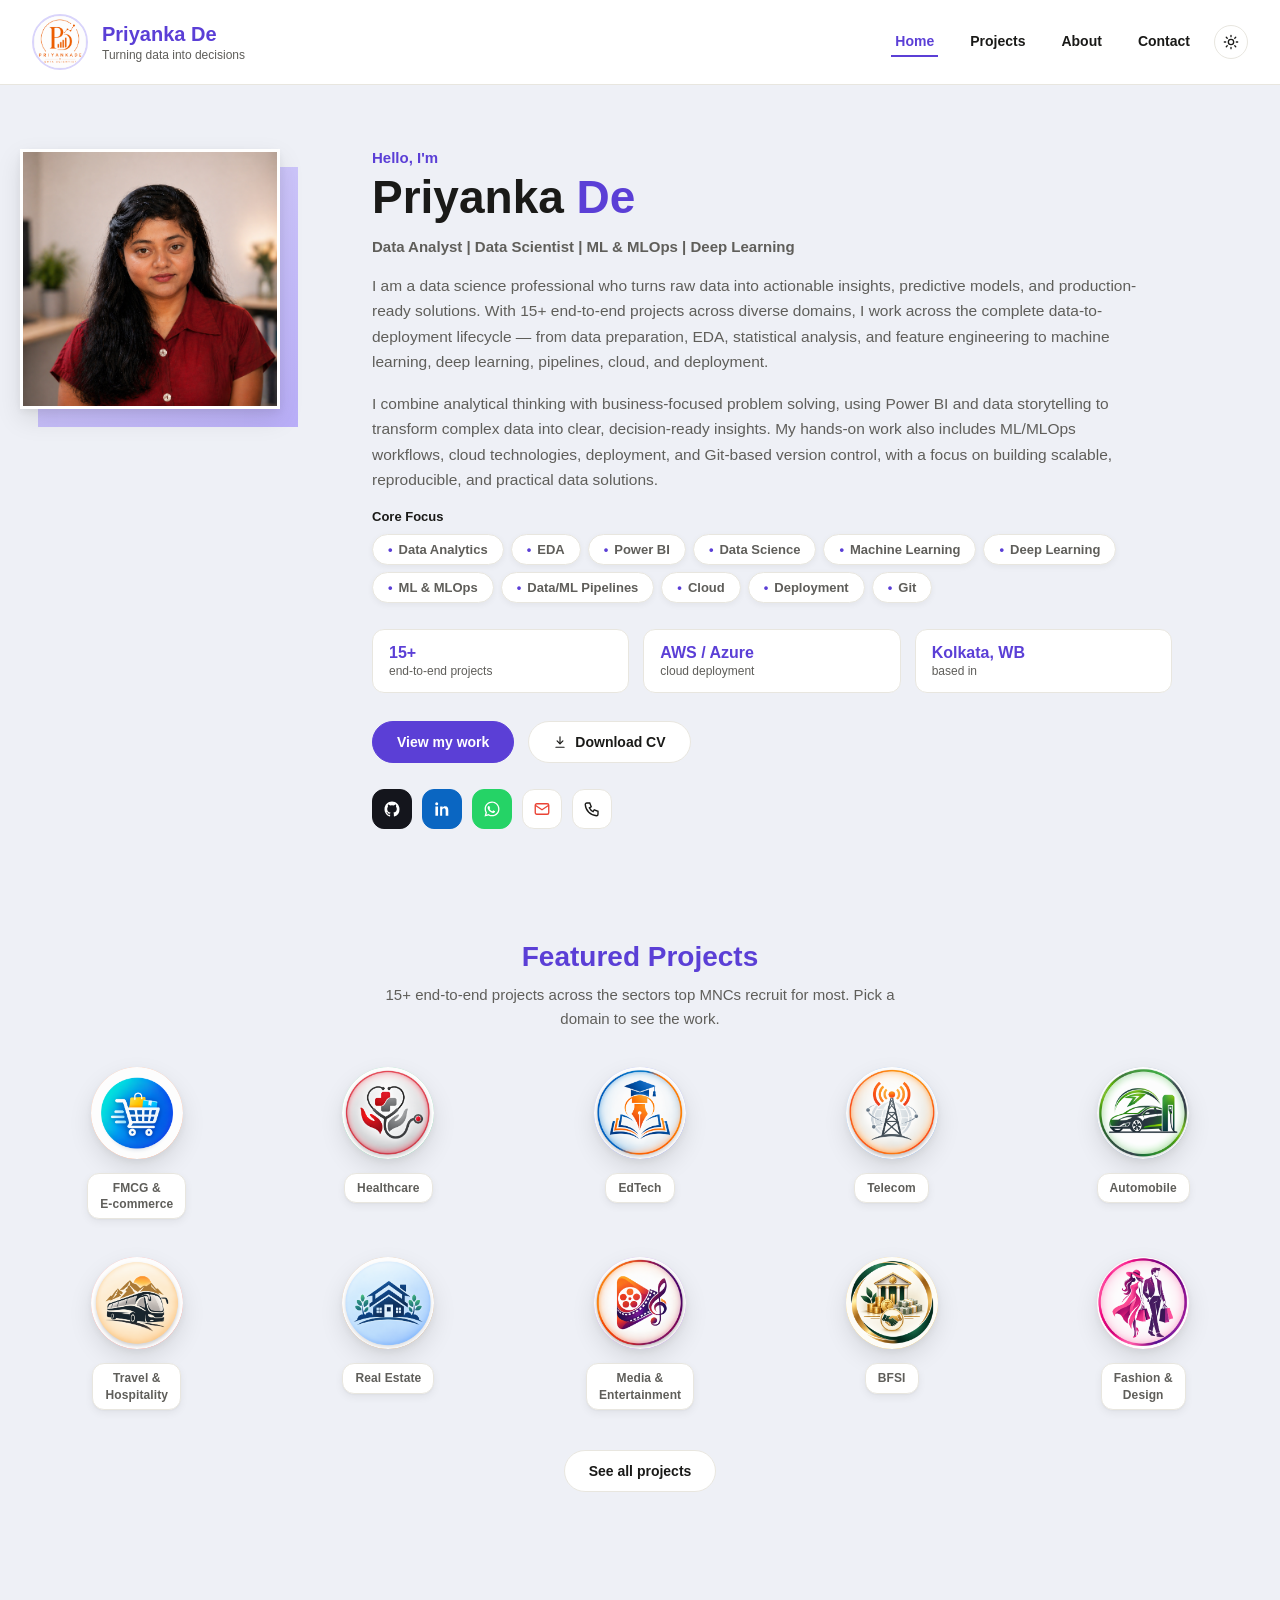
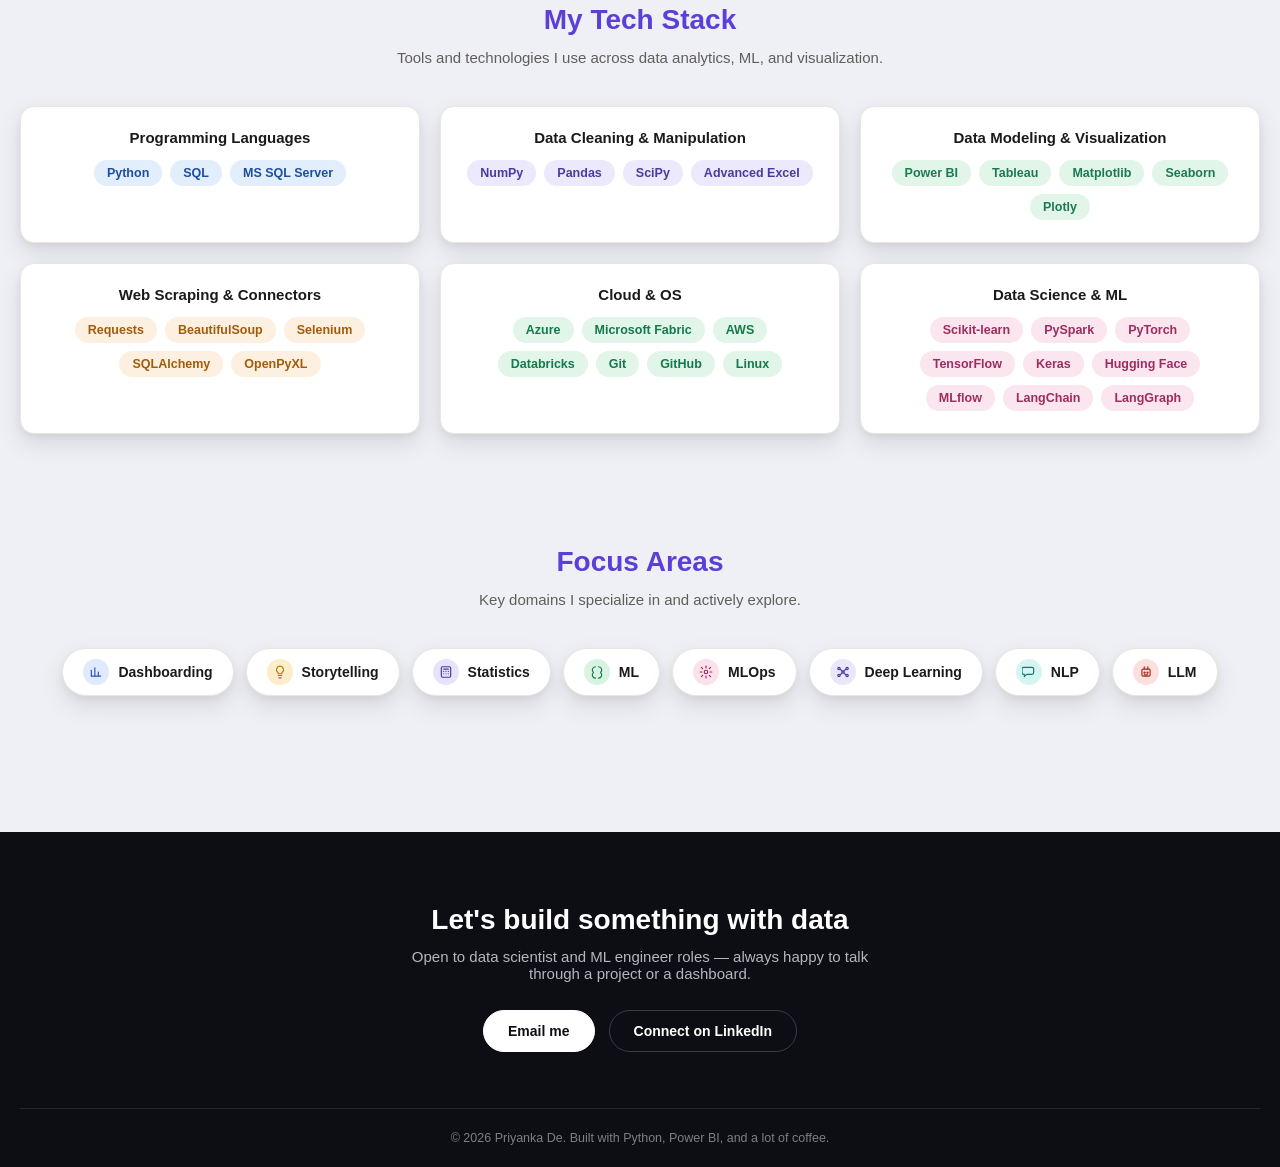
==== index.html @ 62087e07 "Update index.html" ====
<!DOCTYPE html>
<html lang="en">
<head>
<meta charset="UTF-8">
<meta name="viewport" content="width=device-width, initial-scale=1">
<title>Priyanka De | Data Scientist </title>
<link rel="icon" type="image/png" href="images/logo.png">
<style>
  :root {
    --page-bg: #eef0f6;
    --header-bg: #ffffff;
    --header-border: #e8e6df;
    --card-bg: #ffffff;
    --card-border: #e8e6df;
    --text-primary: #1a1a18;
    --text-secondary: #5f5e5a;
    --shadow-rest: 0 10px 24px rgba(0,0,0,0.10), 0 3px 8px rgba(0,0,0,0.06), inset 0 1px 0 rgba(255,255,255,0.6);
    --shadow-hover: 0 24px 44px rgba(0,0,0,0.18), 0 8px 16px rgba(0,0,0,0.10), inset 0 1px 0 rgba(255,255,255,0.6);
    --purple: #5b3fd6;
    --tag-bg: #f1efe8;
    --btn-bg: #ffffff;
    --fade-edge-solid: #eef0f6;
    --project-image-border: rgba(0,0,0,0.09);
    --project-image-inset: rgba(255,255,255,0.4);
    transition: background 0.2s ease, color 0.2s ease;
  }

  body.dark-mode {
    --page-bg: #14151c;
    --header-bg: #1b1c25;
    --header-border: #2b2d3a;
    --card-bg: #1f2029;
    --card-border: #30323f;
    --text-primary: #f0efec;
    --text-secondary: #a7a6b3;
    --shadow-rest: 0 10px 24px rgba(0,0,0,0.35), 0 3px 8px rgba(0,0,0,0.25), inset 0 1px 0 rgba(255,255,255,0.03);
    --shadow-hover: 0 24px 44px rgba(0,0,0,0.5), 0 8px 16px rgba(0,0,0,0.3), inset 0 1px 0 rgba(255,255,255,0.03);
    --purple: #9c8bff;
    --tag-bg: #2a2c38;
    --btn-bg: #262733;
    --fade-edge-solid: #14151c;
    --project-image-border: rgba(255,255,255,0.08);
    --project-image-inset: rgba(255,255,255,0.05);
  }

  * { box-sizing: border-box; }

  html { scroll-behavior: smooth; }

  body {
    font-family: -apple-system, "Segoe UI", Roboto, Arial, sans-serif;
    background: var(--page-bg);
    margin: 0;
    transition: background 0.2s ease;
  }

  /* ---------- Header (shared with projects page) ---------- */
  .site-header {
    background: var(--header-bg);
    border-bottom: 1px solid var(--header-border);
    padding: 14px 32px;
    display: flex;
    align-items: center;
    justify-content: space-between;
    gap: 16px;
    position: sticky;
    top: 0;
    z-index: 20;
    transition: background 0.2s ease, border-color 0.2s ease;
  }

  .header-right { display: flex; align-items: center; gap: 20px; }

  .theme-toggle {
    width: 34px; height: 34px; min-width: 34px;
    border-radius: 50%;
    border: 1px solid var(--header-border);
    background: var(--btn-bg);
    color: var(--text-primary);
    display: flex; align-items: center; justify-content: center;
    cursor: pointer; padding: 0;
    transition: background 0.2s ease, transform 0.15s ease, border-color 0.2s ease;
  }
  .theme-toggle:hover { transform: scale(1.08); }
  .theme-toggle svg { width: 16px; height: 16px; }
  .theme-toggle .icon-moon { display: none; }
  body.dark-mode .theme-toggle .icon-sun { display: none; }
  body.dark-mode .theme-toggle .icon-moon { display: block; }

  .nav-toggle {
    display: none;
    width: 34px; height: 34px; min-width: 34px;
    border-radius: 8px;
    border: 1px solid var(--header-border);
    background: var(--btn-bg);
    color: var(--text-primary);
    align-items: center; justify-content: center;
    cursor: pointer; padding: 0;
  }
  .nav-toggle svg { width: 18px; height: 18px; }
  .nav-toggle .icon-close { display: none; }
  .nav-toggle.open .icon-menu { display: none; }
  .nav-toggle.open .icon-close { display: block; }

  .site-header .brand-left { display: flex; align-items: center; gap: 14px; }

  .avatar-circle {
    width: 56px; height: 56px;
    border-radius: 50%;
    overflow: hidden;
    flex: none;
    background: #ece9fd;
    display: flex; align-items: center; justify-content: center;
    border: 2px solid #d9d4fb;
  }
  .avatar-circle img { width: 100%; height: 100%; object-fit: cover; }

  .site-header .brand-name { font-size: 20px; font-weight: 700; color: var(--purple); margin: 0; }
  .site-header .brand-title { font-size: 12px; color: var(--text-secondary); margin: 2px 0 0; }

  .site-header nav { display: flex; gap: 28px; }
  .site-header nav a {
    font-size: 14px; font-weight: 600; color: var(--text-primary);
    text-decoration: none; padding: 6px 4px;
    border-bottom: 2px solid transparent; cursor: pointer;
    transition: color 0.15s ease, border-color 0.15s ease;
  }
  .site-header nav a:hover { color: var(--purple); border-bottom-color: #d9d4fb; }
  .site-header nav a.active { color: var(--purple); border-bottom-color: var(--purple); }

  @media (max-width: 700px) {
    .site-header { padding: 12px 16px; }
    .site-header .brand-left { gap: 10px; }
    .avatar-circle { width: 44px; height: 44px; }
    .site-header .brand-name { font-size: 16px; }
    .site-header .brand-title { font-size: 10px; }
    .nav-toggle { display: flex; }
    .site-header nav {
      display: none; position: absolute; top: 100%; left: 0; right: 0;
      flex-direction: column; align-items: stretch; gap: 0;
      background: var(--header-bg); border-bottom: 1px solid var(--header-border);
      box-shadow: 0 14px 28px rgba(0,0,0,0.14);
      padding: 6px 16px 10px; z-index: 19;
    }
    .site-header nav.nav-open { display: flex; }
    .site-header nav a { font-size: 14px; padding: 12px 4px; border-bottom: 1px solid var(--header-border); }
    .site-header nav a:last-child { border-bottom: none; }
  }

  .page { max-width: 1300px; margin: 0 auto; padding: 0 20px 80px; position: relative; z-index: 2; }

  /* ---------- Hero ---------- */
  .hero-section {
    display: flex;
    align-items: flex-start;
    justify-content: flex-start;
    gap: 92px;
    padding: 64px 0 56px;
  }

  .hero-copy { max-width: 800px; }

  .hero-eyebrow {
    font-size: 15px;
    font-weight: 600;
    color: var(--purple);
    margin: 0 0 6px;
  }

  .hero-copy h1 {
    font-size: 46px;
    line-height: 1.12;
    font-weight: 700;
    color: var(--text-primary);
    margin: 0 0 14px;
  }

  .hero-copy h1 span { color: var(--purple); }

  .hero-role {
    font-size: 15px;
    font-weight: 600;
    color: var(--text-secondary);
    margin: 0 0 18px;
  }

  .hero-copy p.hero-desc {
    font-size: 15.5px;
    line-height: 1.65;
    color: var(--text-secondary);
    margin: 0 0 16px;
    max-width: 780px;
  }

  .core-focus { margin: 4px 0 26px; }
  .core-focus-label { font-size: 13px; font-weight: 700; color: var(--text-primary); margin: 0 0 10px; }
  .core-focus-tags { display: flex; flex-wrap: wrap; gap: 7px; }
  .core-focus-tags .tag {
    background: #ffffff; border: 1px solid var(--card-border); box-shadow: 0 2px 6px rgba(0,0,0,0.05);
    color: var(--text-secondary); border-radius: 999px; padding: 7px 15px; font-size: 13px; font-weight: 600;
  }
  .core-focus-tags .tag::before { content: "•"; margin-right: 6px; color: var(--purple); font-weight: 700; }

  .hero-stats {
    display: flex;
    gap: 14px;
    flex-wrap: wrap;
    margin: 0 0 28px;
  }
  .hero-stat {
    flex: 1 1 150px;
    background: var(--card-bg);
    border: 1px solid var(--card-border);
    border-radius: 12px;
    padding: 14px 16px;
    box-shadow: none;
  }
  .hero-stat .num { display: block; font-size: 16px; font-weight: 700; color: var(--purple); margin-bottom: 2px; }
  .hero-stat .label { display: block; font-size: 12px; color: var(--text-secondary); }

  .hero-actions { display: flex; gap: 14px; flex-wrap: wrap; margin-bottom: 26px; }

  .btn {
    font-size: 14px; font-weight: 600; padding: 12px 24px;
    border-radius: 999px; border: 1px solid var(--card-border);
    background: var(--btn-bg); cursor: pointer; text-decoration: none;
    color: var(--text-primary); display: inline-flex; align-items: center; gap: 8px;
    transition: background 0.2s ease, transform 0.2s ease, box-shadow 0.2s ease;
  }
  .btn:hover { transform: translateY(-1px); box-shadow: 0 4px 10px rgba(0,0,0,0.08); }

  .btn.primary { background: var(--purple); color: #ffffff; border-color: var(--purple); }
  .btn.primary:hover { filter: brightness(1.06); box-shadow: 0 8px 18px rgba(91,63,214,0.28); }

  .btn.ghost { background: var(--btn-bg); color: var(--text-primary); }

  .hero-socials { display: flex; gap: 10px; }
  .icon-btn {
    width: 40px; height: 40px; border-radius: 12px;
    border: 1px solid var(--card-border); background: var(--btn-bg);
    color: var(--text-primary); display: flex; align-items: center; justify-content: center;
    text-decoration: none; transition: background 0.2s ease, transform 0.15s ease, color 0.2s ease, box-shadow 0.2s ease;
  }
  .icon-btn:hover { transform: translateY(-2px); box-shadow: 0 6px 14px rgba(0,0,0,0.12); }
  .icon-btn svg { width: 18px; height: 18px; }
  .icon-btn.github    { background: #14151c; border-color: #14151c; color: #ffffff; }
  .icon-btn.linkedin  { background: #0a66c2; border-color: #0a66c2; color: #ffffff; }
  .icon-btn.whatsapp  { background: #25d366; border-color: #25d366; color: #ffffff; }
  .icon-btn.github:hover, .icon-btn.linkedin:hover, .icon-btn.whatsapp:hover { filter: brightness(1.08); }
  .icon-btn.email { background: #ffffff; border-color: var(--card-border); color: #ea4335; }
  .icon-btn.email:hover { border-color: #ea4335; filter: brightness(1.04); }
  .icon-btn.phone { color: var(--text-primary); }
  .icon-btn.phone:hover { color: var(--purple); border-color: var(--purple); }

  .hero-photo-wrap { flex: none; position: relative; width: 260px; height: 260px; }
  .hero-photo-accent {
    position: absolute; top: 18px; left: 18px; right: -18px; bottom: -18px;
    background: linear-gradient(145deg, #d9d4fb, #b9aef8);
    z-index: 0;
  }
  .hero-photo {
    position: relative; z-index: 1;
    width: 100%; height: 100%;
    border: 3px solid var(--card-bg);
    background: var(--card-bg);
    box-shadow: var(--shadow-rest);
    overflow: hidden;
  }
  .hero-photo img { width: 100%; height: 100%; object-fit: cover; display: block; }

  @media (max-width: 860px) {
    .hero-section { flex-direction: column; text-align: center; padding: 40px 0 36px; gap: 24px; }
    .hero-copy { max-width: 100%; }
    .hero-copy p.hero-desc { margin-left: auto; margin-right: auto; }
    .hero-actions, .hero-socials { justify-content: center; }
    .core-focus-tags, .hero-stats { justify-content: center; }
    .hero-copy h1 { font-size: 32px; }
    .hero-photo-wrap { width: 180px; height: 180px; margin: 0 auto 8px; }
    .hero-photo-accent { top: 12px; left: 12px; right: -12px; bottom: -12px; }
  }

  /* ---------- Section shell ---------- */
  .section { padding: 56px 0; scroll-margin-top: 90px; }
  .section-head { text-align: center; margin-bottom: 36px; }
  .section-head h2 {
    font-size: 28px; font-weight: 700; color: var(--purple); margin: 0 0 10px;
  }
  .section-head p {
    font-size: 15px; color: var(--text-secondary); margin: 0;
    max-width: 560px; margin-left: auto; margin-right: auto; line-height: 1.6;
  }

  /* ---------- Featured projects — round icon-badge domain buttons ---------- */
  .preview-grid {
    display: grid;
    grid-template-columns: repeat(5, 1fr);
    row-gap: 38px;
    column-gap: 18px;
    justify-items: center;
  }

  .domain-btn {
    display: flex;
    flex-direction: column;
    align-items: center;
    gap: 14px;
    text-decoration: none;
    width: 108px;
  }

  .domain-circle {
    width: 92px; height: 92px;
    border-radius: 50%;
    overflow: hidden;
    display: flex; align-items: center; justify-content: center;
    box-shadow: var(--shadow-rest);
    transition: transform 0.22s ease, box-shadow 0.22s ease;
  }
  .domain-circle svg { width: 40px; height: 40px; }
  .domain-circle img { width: 100%; height: 100%; object-fit: cover; object-position: center; display: block; }
  .domain-btn:hover .domain-circle { transform: translateY(-6px) scale(1.05); box-shadow: var(--shadow-hover); }

  /* Domain name shown as a small elegant tag/chip instead of raw bold text */
  .domain-label {
    display: inline-block;
    max-width: 100%;
    font-size: 12px;
    font-weight: 700;
    letter-spacing: 0.01em;
    color: var(--text-secondary);
    text-align: center;
    line-height: 1.35;
    background: var(--card-bg);
    border: 1px solid var(--card-border);
    border-radius: 12px;
    padding: 6px 12px;
    box-shadow: 0 3px 8px rgba(0,0,0,0.06), 0 1px 2px rgba(0,0,0,0.04);
    transition: color 0.2s ease, box-shadow 0.2s ease, transform 0.2s ease, border-color 0.2s ease;
  }
  .domain-btn:hover .domain-label {
    color: var(--purple);
    border-color: #d9d4fb;
    box-shadow: 0 6px 14px rgba(0,0,0,0.10);
    transform: translateY(-2px);
  }

  .see-all-wrap { text-align: center; margin-top: 40px; }

  /* Responsive: 5 -> 4 -> 3 -> 2 columns as the viewport narrows, so the
     10 domains always sit in tidy, evenly filled rows. */
  @media (max-width: 1100px) {
    .preview-grid { grid-template-columns: repeat(4, 1fr); }
  }

  @media (max-width: 860px) {
    .preview-grid { grid-template-columns: repeat(3, 1fr); row-gap: 30px; }
  }

  @media (max-width: 640px) {
    .section-head h2 { font-size: 22px; }
    .preview-grid { grid-template-columns: repeat(2, 1fr); row-gap: 26px; column-gap: 10px; }
    .domain-btn { width: 100%; max-width: 120px; }
    .domain-circle { width: 74px; height: 74px; }
    .domain-circle svg { width: 30px; height: 30px; }
    .domain-label { font-size: 11px; padding: 5px 10px; }
  }


  /* ---------- Focus areas — single-line row of pill buttons ---------- */
  .focus-row {
    display: flex;
    flex-wrap: wrap;
    justify-content: center;
    gap: 12px;
  }

  .focus-pill {
    display: inline-flex;
    align-items: center;
    gap: 9px;
    padding: 10px 20px;
    border-radius: 999px;
    background: var(--card-bg);
    border: 1px solid var(--card-border);
    box-shadow: var(--shadow-rest);
    font-size: 14px;
    font-weight: 600;
    color: var(--text-primary);
    white-space: nowrap;
    transition: transform 0.2s ease, box-shadow 0.2s ease;
  }
  .focus-pill:hover { transform: translateY(-3px); box-shadow: var(--shadow-hover); }

  .focus-pill .focus-icon {
    width: 26px; height: 26px; border-radius: 50%; flex: none;
    display: flex; align-items: center; justify-content: center;
  }
  .focus-pill .focus-icon svg { width: 14px; height: 14px; }

  @media (max-width: 700px) {
    .focus-row {
      flex-wrap: nowrap;
      overflow-x: auto;
      justify-content: flex-start;
      padding-bottom: 6px;
      -webkit-overflow-scrolling: touch;
    }
  }

  /* ---------- Tech stack ---------- */
  .stack-grid {
    display: grid;
    grid-template-columns: repeat(3, 1fr);
    gap: 20px;
  }

  .stack-card {
    background: var(--card-bg);
    border: 1px solid var(--card-border);
    border-radius: 14px;
    padding: 22px 24px;
    box-shadow: var(--shadow-rest);
  }

  .stack-card h3 { font-size: 15px; font-weight: 700; color: var(--text-primary); margin: 0 0 14px; text-align: center; }

  .stack-pills { display: flex; flex-wrap: wrap; justify-content: center; gap: 8px; }
  .stack-pill { font-size: 12.5px; font-weight: 600; padding: 6px 13px; border-radius: 999px; }

  .stack-pill.lang     { background: #e2eefc; color: #1d4fa0; }
  .stack-pill.clean    { background: #ece9fd; color: #4a3ba0; }
  .stack-pill.viz      { background: #e2f5e9; color: #1c7a4f; }
  .stack-pill.scrape   { background: #fdf0e0; color: #a15b0a; }
  .stack-pill.cloud    { background: #e2f5e9; color: #147a4a; }
  .stack-pill.ml       { background: #fbe6ef; color: #9c2d5e; }

  @media (max-width: 980px) { .stack-grid { grid-template-columns: repeat(2, 1fr); } }
  @media (max-width: 640px) { .stack-grid { grid-template-columns: 1fr; } }

  /* ---------- Closing CTA / footer — black & white combination ---------- */
  .cta-card {
    background: var(--card-bg);
    border: 1px solid var(--card-border);
    border-radius: 20px;
    padding: 44px 40px;
    box-shadow: var(--shadow-rest);
    text-align: center;
  }
  .cta-card h2 { font-size: 24px; font-weight: 700; color: var(--text-primary); margin: 0 0 10px; }
  .cta-card p { font-size: 14.5px; color: var(--text-secondary); margin: 0 0 24px; }
  .cta-actions { display: flex; gap: 14px; justify-content: center; flex-wrap: wrap; }

  .dark-footer {
    background: #0d0e13;
    color: #f4f4f6;
    padding: 72px 20px 0;
    position: relative; z-index: 2;
  }
  .dark-footer-inner { max-width: 1300px; margin: 0 auto; text-align: center; }
  .dark-footer h2 { font-size: 28px; font-weight: 700; color: #ffffff; margin: 0 0 12px; }
  .dark-footer p { font-size: 15px; color: #b5b6bf; margin: 0 0 28px; max-width: 460px; margin-left: auto; margin-right: auto; }

  .btn-dark-primary, .btn-dark-ghost {
    font-size: 14px; font-weight: 600; padding: 12px 24px;
    border-radius: 999px; text-decoration: none; display: inline-flex; align-items: center; gap: 8px;
    transition: transform 0.2s ease, background 0.2s ease;
  }
  .btn-dark-primary { background: #ffffff; color: #0d0e13; border: 1px solid #ffffff; }
  .btn-dark-primary:hover { background: var(--purple); border-color: var(--purple); color: #ffffff; transform: translateY(-1px); }
  .btn-dark-ghost { background: transparent; color: #ffffff; border: 1px solid #3a3c46; }
  .btn-dark-ghost:hover { border-color: #ffffff; transform: translateY(-1px); }

  .dark-footer-bottom {
    margin-top: 56px;
    padding: 22px 0;
    border-top: 1px solid #24262f;
    font-size: 12.5px;
    color: #7c7e8a;
  }

  .site-footer {
    text-align: center;
    padding: 28px 20px 40px;
    font-size: 13px;
    color: var(--text-secondary);
    position: relative; z-index: 2;
  }

  .sparkle-field { position: fixed; inset: 0; overflow: hidden; pointer-events: none; z-index: 0; }
  .sparkle {
    position: absolute; bottom: -12px; border-radius: 50%;
    background: var(--purple); opacity: 0;
    animation: sparkle-float linear infinite; will-change: transform, opacity;
  }
  @keyframes sparkle-float {
    0%   { transform: translateY(0) translateX(0) scale(0.6); opacity: 0; }
    8%   { opacity: 0.55; }
    50%  { transform: translateY(-55vh) translateX(var(--drift, 12px)) scale(1); opacity: 0.35; }
    92%  { opacity: 0.12; }
    100% { transform: translateY(-110vh) translateX(calc(var(--drift, 12px) * 2)) scale(0.8); opacity: 0; }
  }
  @media (prefers-reduced-motion: reduce) { .sparkle-field { display: none; } }
</style>
</head>
<body>

<div class="sparkle-field" id="sparkle-field" aria-hidden="true"></div>

<div class="site-header">
  <div class="brand-left">
    <div class="avatar-circle">
      <img src="images/logo.png" alt="Priyanka De">
    </div>
    <div>
      <p class="brand-name">Priyanka De</p>
      <p class="brand-title">Turning data into decisions</p>
    </div>
  </div>
  <div class="header-right">
    <nav id="site-nav">
      <a href="index.html" class="active">Home</a>
      <a href="1234.html">Projects</a>
      <a href="about.html">About</a>
      <a href="contacts.html">Contact</a>
    </nav>
    <button class="theme-toggle" id="theme-toggle" type="button" aria-label="Toggle dark mode" title="Toggle dark / light mode">
      <svg class="icon-sun" viewBox="0 0 24 24" fill="none" stroke="currentColor" stroke-width="2" stroke-linecap="round" stroke-linejoin="round"><circle cx="12" cy="12" r="4"></circle><path d="M12 2v2M12 20v2M4.93 4.93l1.41 1.41M17.66 17.66l1.41 1.41M2 12h2M20 12h2M4.93 19.07l1.41-1.41M17.66 6.34l1.41-1.41"></path></svg>
      <svg class="icon-moon" viewBox="0 0 24 24" fill="none" stroke="currentColor" stroke-width="2" stroke-linecap="round" stroke-linejoin="round"><path d="M21 12.79A9 9 0 1 1 11.21 3a7 7 0 0 0 9.79 9.79z"></path></svg>
    </button>
    <button class="nav-toggle" id="nav-toggle" type="button" aria-label="Open menu" aria-expanded="false">
      <svg class="icon-menu" viewBox="0 0 24 24" fill="none" stroke="currentColor" stroke-width="2" stroke-linecap="round" stroke-linejoin="round"><line x1="4" y1="7" x2="20" y2="7"></line><line x1="4" y1="12" x2="20" y2="12"></line><line x1="4" y1="17" x2="20" y2="17"></line></svg>
      <svg class="icon-close" viewBox="0 0 24 24" fill="none" stroke="currentColor" stroke-width="2" stroke-linecap="round" stroke-linejoin="round"><line x1="6" y1="6" x2="18" y2="18"></line><line x1="6" y1="18" x2="18" y2="6"></line></svg>
    </button>
  </div>
</div>

<div class="page">

  <!-- ---------- Hero ---------- -->
  <div class="hero-section">
    <div class="hero-photo-wrap">
      <div class="hero-photo-accent"></div>
      <div class="hero-photo">
        <img src="images/ChatGPT Image Apr 22, 2026, 02_42_22 PM.png" alt="Priyanka De">
        <!-- <svg width="100%" height="100%" viewBox="0 0 24 24" fill="#ece9fd"><circle cx="12" cy="8.5" r="4"></circle><path d="M4 21c0 -4.4 3.6 -7 8 -7s8 2.6 8 7z"></path></svg> -->
      </div>
    </div>

    <div class="hero-copy">
      <p class="hero-eyebrow">Hello, I'm</p>
      <h1>Priyanka <span>De</span></h1>
      <p class="hero-role">Data Analyst | Data Scientist | ML &amp; MLOps | Deep Learning</p>
      <p class="hero-desc">I am a data science professional who turns raw data into actionable insights, predictive models, and production-ready solutions. With 15+ end-to-end projects across diverse domains, I work across the complete data-to-deployment lifecycle — from data preparation, EDA, statistical analysis, and feature engineering to machine learning, deep learning, pipelines, cloud, and deployment.</p>
      <p class="hero-desc">I combine analytical thinking with business-focused problem solving, using Power BI and data storytelling to transform complex data into clear, decision-ready insights. My hands-on work also includes ML/MLOps workflows, cloud technologies, deployment, and Git-based version control, with a focus on building scalable, reproducible, and practical data solutions.</p>

      <div class="core-focus">
        <p class="core-focus-label">Core Focus</p>
        <div class="core-focus-tags">
          <span class="tag">Data Analytics</span>
          <span class="tag">EDA</span>
          <span class="tag">Power BI</span>
          <span class="tag">Data Science</span>
          <span class="tag">Machine Learning</span>
          <span class="tag">Deep Learning</span>
          <span class="tag">ML &amp; MLOps</span>
          <span class="tag">Data/ML Pipelines</span>
          <span class="tag">Cloud</span>
          <span class="tag">Deployment</span>
          <span class="tag">Git</span>
        </div>
      </div>

      <div class="hero-stats">
        <div class="hero-stat"><span class="num">15+</span><span class="label">end-to-end projects</span></div>
        <div class="hero-stat"><span class="num">AWS / Azure</span><span class="label">cloud deployment</span></div>
        <div class="hero-stat"><span class="num">Kolkata, WB</span><span class="label">based in</span></div>
      </div>
      <div class="hero-actions">
        <a href="#projects" class="btn primary">View my work</a>
        <a href="#" class="btn ghost">
          <svg width="14" height="14" viewBox="0 0 24 24" fill="none" stroke="currentColor" stroke-width="2" stroke-linecap="round" stroke-linejoin="round"><path d="M12 3v12"></path><path d="M7 10l5 5 5-5"></path><path d="M5 21h14"></path></svg>
          Download CV
        </a>
      </div>
      <div class="hero-socials">
        <a href="#" class="icon-btn github" aria-label="GitHub"><svg viewBox="0 0 24 24" fill="currentColor"><path d="M12 2C6.48 2 2 6.58 2 12.19c0 4.49 2.87 8.3 6.84 9.65.5.1.68-.22.68-.49 0-.24-.01-.87-.01-1.71-2.78.62-3.37-1.36-3.37-1.36-.45-1.19-1.11-1.51-1.11-1.51-.91-.64.07-.63.07-.63 1 .07 1.53 1.05 1.53 1.05.89 1.56 2.34 1.11 2.91.85.09-.66.35-1.11.63-1.37-2.22-.26-4.56-1.14-4.56-5.06 0-1.12.39-2.03 1.03-2.75-.1-.26-.45-1.31.1-2.72 0 0 .84-.28 2.75 1.05a9.4 9.4 0 0 1 5 0c1.91-1.33 2.75-1.05 2.75-1.05.55 1.41.2 2.46.1 2.72.64.72 1.03 1.63 1.03 2.75 0 3.93-2.34 4.79-4.57 5.05.36.32.68.94.68 1.9 0 1.37-.01 2.47-.01 2.81 0 .27.18.6.69.49A10.02 10.02 0 0 0 22 12.19C22 6.58 17.52 2 12 2z"></path></svg></a>
        <a href="#" class="icon-btn linkedin" aria-label="LinkedIn"><svg viewBox="0 0 24 24" fill="currentColor"><path d="M6.94 5a2 2 0 1 1-4 0 2 2 0 0 1 4 0zM3.2 8.5h3.5V21H3.2V8.5zM9.5 8.5h3.36v1.71h.05c.47-.88 1.6-1.8 3.3-1.8 3.53 0 4.18 2.32 4.18 5.35V21h-3.5v-6.5c0-1.55-.03-3.55-2.17-3.55-2.17 0-2.5 1.7-2.5 3.44V21H9.5V8.5z"></path></svg></a>
        <a href="https://wa.me/917063257272" target="_blank" rel="noopener" class="icon-btn whatsapp" aria-label="Chat on WhatsApp"><svg viewBox="0 0 24 24" fill="currentColor"><path d="M12.04 2C6.58 2 2.13 6.45 2.13 11.91c0 1.75.46 3.39 1.26 4.81L2 22l5.41-1.36a9.86 9.86 0 0 0 4.63 1.15h.01c5.46 0 9.91-4.45 9.91-9.91 0-2.65-1.03-5.14-2.9-7.01A9.85 9.85 0 0 0 12.04 2zm0 1.67c2.19 0 4.24.85 5.79 2.4a8.15 8.15 0 0 1 2.4 5.8c0 4.53-3.68 8.21-8.2 8.21a8.2 8.2 0 0 1-4.17-1.14l-.3-.17-3.02.76.8-2.94-.19-.31a8.17 8.17 0 0 1-1.26-4.37c0-4.53 3.69-8.24 8.15-8.24zm-4.42 4.4c-.16 0-.42.06-.64.31-.22.24-.85.83-.85 2.03 0 1.2.87 2.35.99 2.52.12.16 1.7 2.7 4.2 3.72 2.08.84 2.5.68 2.95.63.45-.04 1.45-.59 1.65-1.16.2-.57.2-1.06.14-1.16-.06-.1-.22-.16-.46-.28-.24-.13-1.45-.71-1.68-.8-.22-.08-.39-.12-.55.13-.16.24-.63.79-.78.96-.14.16-.28.18-.53.06-.24-.12-1.02-.38-1.95-1.2-.72-.64-1.21-1.44-1.35-1.68-.14-.24-.01-.37.11-.49.11-.12.24-.28.36-.42.12-.14.16-.24.24-.4.08-.16.04-.3-.02-.42-.06-.12-.55-1.36-.77-1.85-.19-.46-.4-.42-.55-.43z"></path></svg></a>
        <a href="mailto:dataexplorer.junior@gmail.com" class="icon-btn email" aria-label="Email"><svg viewBox="0 0 24 24" fill="none" stroke="currentColor" stroke-width="1.8"><rect x="3" y="5" width="18" height="14" rx="2"></rect><path d="M3 7l9 6l9 -6"></path></svg></a>
        <a href="tel:+917063257272" class="icon-btn phone" aria-label="Call"><svg viewBox="0 0 24 24" fill="none" stroke="currentColor" stroke-width="1.8"><path d="M5 4h4l2 5l-2.5 1.5a11 11 0 0 0 5 5l1.5 -2.5l5 2v4a2 2 0 0 1 -2 2a16 16 0 0 1 -15 -15a2 2 0 0 1 2 -2"></path></svg></a>
      </div>
    </div>
  </div>

  <!-- ---------- Featured projects ---------- -->
  <div class="section" id="projects">
    <div class="section-head">
      <h2>Featured Projects</h2>
      <p>15+ end-to-end projects across the sectors top MNCs recruit for most. Pick a domain to see the work.</p>
    </div>

    <div class="preview-grid">

      <!-- FMCG & E-commerce — bold cart silhouette -->
      <a href="projects.html?role=all&domain=fmcg" class="domain-btn">
        <div class="domain-circle" style="background:linear-gradient(135deg,#ff9d6c,#f2703c);">
          <!-- <!-- To use your own photo/logo, replace the <svg>...</svg> below with: -->
             <img src="images/ecom.png" alt="fmcg"> 
          <svg viewBox="0 0 24 24" fill="#fff"><path d="M2.5 3.2a1 1 0 0 1 1 -1h1.7a1 1 0 0 1 1 .8l.4 1.9h14.1a1 1 0 0 1 1 1.25l-1.7 6.6a1.6 1.6 0 0 1 -1.55 1.2H8.4a1.6 1.6 0 0 1 -1.55 -1.25L4.9 4.4l-.3 -1.4H3.5a1 1 0 0 1 -1 -1z"></path><circle cx="9" cy="19.3" r="1.6"></circle><circle cx="17" cy="19.3" r="1.6"></circle></svg>
        </div>
        <span class="domain-label">FMCG &amp;<br>E-commerce</span>
      </a>

      <!-- Healthcare — bold heart with cross -->
      <a href="projects.html?role=all&domain=healthcare" class="domain-btn">
        <div class="domain-circle" style="background:linear-gradient(135deg,#6fd4a0,#2fa871);">
          <!-- <!-- To use your own photo/logo, replace the <svg>...</svg> below with: -->
             <img src="images/health.png" alt="healthcare">
          <svg viewBox="0 0 24 24" fill-rule="evenodd" clip-rule="evenodd" fill="#fff"><path d="M12 21.2 L3.4 12.6a5.6 5.6 0 0 1 7.9 -7.9l.7 .7l.7 -.7a5.6 5.6 0 0 1 7.9 7.9z"></path><path d="M11 8h2v3h3v2h-3v3h-2v-3H8v-2h3z" fill="#2fa871"></path></svg>
        </div>
        <span class="domain-label">Healthcare</span>
      </a>

      <!-- EdTech — bold graduation cap -->
      <a href="projects.html?role=all&domain=edtech" class="domain-btn">
        <div class="domain-circle" style="background:linear-gradient(135deg,#8f9bff,#4a55d1);">
          <!-- <!-- To use your own photo/logo, replace the <svg>...</svg> below with: -->
             <img src="images/ed.png" alt="edtech"> 
          <svg viewBox="0 0 24 24" fill="#fff"><path d="M12 3.2 L23 8.6 L12 14 L1 8.6z"></path><path d="M5.5 10.6v4.6c0 1.7 3 3.4 6.5 3.4s6.5 -1.7 6.5 -3.4v-4.6l-6.5 3.2z"></path><rect x="21.3" y="8.6" width="1.4" height="6.4" rx="0.7"></rect></svg>
        </div>
        <span class="domain-label">EdTech</span>
      </a>

      <!-- Telecom — bold signal tower -->
      <a href="projects.html?role=all&domain=telecom" class="domain-btn">
        <div class="domain-circle" style="background:linear-gradient(135deg,#7fb8f5,#2f6fd1);">
          <!-- <!-- To use your own photo/logo, replace the <svg>...</svg> below with: -->
             <img src="images/tele.png" alt="telecom"> 
          <svg viewBox="0 0 24 24" fill="none" stroke="#fff" stroke-width="2.2" stroke-linecap="round" stroke-linejoin="round"><path d="M12 2.6v2.6"></path><path d="M7.8 6.4l1.8 2.2"></path><path d="M16.2 6.4l-1.8 2.2"></path><circle cx="12" cy="10" r="2.3" fill="#fff" stroke="none"></circle><path d="M4.5 21.4c0 -6.2 3.4 -10.4 7.5 -10.4s7.5 4.2 7.5 10.4"></path></svg>
        </div>
        <span class="domain-label">Telecom</span>
      </a>

      <!-- Automobile — bold car silhouette -->
      <a href="projects.html?role=all&domain=automobile" class="domain-btn">
        <div class="domain-circle" style="background:linear-gradient(135deg,#8fa7c7,#4c6a99);">
          <!-- <!-- To use your own photo/logo, replace the <svg>...</svg> below with: -->
             <img src="images/car.png" alt="automobile"> 
          <svg viewBox="0 0 24 24" fill="#fff"><path d="M4.2 17.2H2.5v-4.9c0 -.7 .4 -1.3 1 -1.6l1.7 -4.2a2 2 0 0 1 1.9 -1.3h9.8a2 2 0 0 1 1.9 1.3l1.7 4.2c.6 .3 1 .9 1 1.6v4.9h-1.7"></path><path d="M7.4 6.7L6 10.6h12l-1.4 -3.9z" fill="#4c6a99"></path><circle cx="7.2" cy="17.2" r="2.1"></circle><circle cx="16.8" cy="17.2" r="2.1"></circle><rect x="9" y="16.2" width="6" height="1.6"></rect></svg>
        </div>
        <span class="domain-label">Automobile</span>
      </a>

      <!-- Travel & Hospitality — bold tour bus -->
      <a href="projects.html?role=all&domain=travel" class="domain-btn">
        <div class="domain-circle" style="background:linear-gradient(135deg,#ff8a8a,#e2453f);">
          <!-- <!-- To use your own photo/logo, replace the <svg>...</svg> below with: -->
             <img src="images/tour.png" alt="travel"> 
          <svg viewBox="0 0 24 24" fill="#fff"><path d="M4 8.5a2 2 0 0 1 2 -2h12a2 2 0 0 1 2 2v7.5h-1.6v-7.5a.4 .4 0 0 0 -.4 -.4H6a.4 .4 0 0 0 -.4 .4v7.5H4z"></path><rect x="4" y="10.2" width="16" height="5.8" rx="1"></rect><rect x="6" y="7.2" width="4.2" height="2.6" rx="0.5" fill="#e2453f"></rect><rect x="11" y="7.2" width="4.2" height="2.6" rx="0.5" fill="#e2453f"></rect><circle cx="7.6" cy="17.4" r="1.8"></circle><circle cx="16.4" cy="17.4" r="1.8"></circle></svg>
        </div>
        <span class="domain-label">Travel &amp;<br>Hospitality</span>
      </a>

      <!-- Real Estate — bold house silhouette -->
      <a href="projects.html?role=all&domain=real-estate" class="domain-btn">
        <div class="domain-circle" style="background:linear-gradient(135deg,#d4a373,#a9713b);">
          <!-- <!-- To use your own photo/logo, replace the <svg>...</svg> below with: -->
             <img src="images/real.png" alt="realestate">
          <svg viewBox="0 0 24 24" fill="#fff"><path d="M12 2.8 L21.5 11h-2.2v9.2h-4.6v-6.4H9.3v6.4H4.7V11H2.5z"></path><rect x="15.4" y="4.4" width="1.8" height="3.4" fill="#fff"></rect><rect x="10.6" y="13.4" width="2.8" height="2.8" fill="#a9713b"></rect></svg>
        </div>
        <span class="domain-label">Real Estate</span>
      </a>

      <!-- Media & Entertainment — bold play/clapper -->
      <a href="projects.html?role=all&domain=media" class="domain-btn">
        <div class="domain-circle" style="background:linear-gradient(135deg,#b984ee,#8a3fd1);">
          <!-- <!-- To use your own photo/logo, replace the <svg>...</svg> below with: -->
             <img src="images/media.png" alt="media">
          <svg viewBox="0 0 24 24" fill="#fff"><path d="M3 9.4l1 -3.4h2.6l-1 3.4z"></path><path d="M7.4 9.4l1 -3.4h2.6l-1 3.4z"></path><path d="M11.8 9.4l1 -3.4h2.6l-1 3.4z"></path><path d="M16.2 9.4l1 -3.4H21l-1 3.4z"></path><rect x="3" y="9.4" width="18" height="9.8" rx="1"></rect><path d="M10 12.4l5 2.4l-5 2.4z" fill="#8a3fd1"></path></svg>
        </div>
        <span class="domain-label">Media &amp;<br>Entertainment</span>
      </a>

      <!-- BFSI — bold bank silhouette -->
      <a href="projects.html?role=all&domain=bfsi" class="domain-btn">
        <div class="domain-circle" style="background:linear-gradient(135deg,#f3c04c,#d99b12);">
          <!-- <!-- To use your own photo/logo, replace the <svg>...</svg> below with: -->
             <img src="images/bfsi.png" alt="bfsi">
          <svg viewBox="0 0 24 24" fill="#fff"><path d="M12 2.5 L22 8h-20z"></path><rect x="2" y="19.5" width="20" height="2"></rect><rect x="4.5" y="10" width="2.4" height="8"></rect><rect x="10.8" y="10" width="2.4" height="8"></rect><rect x="17.1" y="10" width="2.4" height="8"></rect></svg>
        </div>
        <span class="domain-label">BFSI</span>
      </a>

      <!-- Fashion & Design — bold hanger/gown silhouette -->
      <a href="projects.html?role=all&domain=fashion" class="domain-btn">
        <div class="domain-circle" style="background:linear-gradient(135deg,#f5a3c7,#d6488f);">
          <!-- <!-- To use your own photo/logo, replace the <svg>...</svg> below with: -->
             <img src="images/fashion.png" alt="fashion">
          <svg viewBox="0 0 24 24" fill="#fff"><path d="M12 2a1.8 1.8 0 0 1 1.8 1.8h-3.6A1.8 1.8 0 0 1 12 2z"></path><path d="M12 4.6c-.6 1 -1.7 1.6 -3 1.6c-2.5 0 -6.2 1.7 -7.7 5.2a1 1 0 0 0 .5 1.3l3 1.3v6.8a1 1 0 0 0 1 1h12.4a1 1 0 0 0 1 -1v-6.8l3 -1.3a1 1 0 0 0 .5 -1.3c-1.5 -3.5 -5.2 -5.2 -7.7 -5.2c-1.3 0 -2.4 -.6 -3 -1.6z"></path></svg>
        </div>
        <span class="domain-label">Fashion &amp;<br>Design</span>
      </a>

    </div>

    <div class="see-all-wrap">
      <a href="projects.html" class="btn ghost">See all projects</a>
    </div>
  </div>

  <!-- ---------- Tech stack ---------- -->
  <div class="section" id="stack">
    <div class="section-head">
      <h2>My Tech Stack</h2>
      <p>Tools and technologies I use across data analytics, ML, and visualization.</p>
    </div>

    <div class="stack-grid">
      <div class="stack-card">
        <h3>Programming Languages</h3>
        <div class="stack-pills">
          <span class="stack-pill lang">Python</span>
          <span class="stack-pill lang">SQL</span>
          <span class="stack-pill lang">MS SQL Server</span>
        </div>
      </div>
      <div class="stack-card">
        <h3>Data Cleaning &amp; Manipulation</h3>
        <div class="stack-pills">
          <span class="stack-pill clean">NumPy</span>
          <span class="stack-pill clean">Pandas</span>
          <span class="stack-pill clean">SciPy</span>
          <span class="stack-pill clean">Advanced Excel</span>
        </div>
      </div>
      <div class="stack-card">
        <h3>Data Modeling &amp; Visualization</h3>
        <div class="stack-pills">
          <span class="stack-pill viz">Power BI</span>
          <span class="stack-pill viz">Tableau</span>
          <span class="stack-pill viz">Matplotlib</span>
          <span class="stack-pill viz">Seaborn</span>
          <span class="stack-pill viz">Plotly</span>
        </div>
      </div>
      <div class="stack-card">
        <h3>Web Scraping &amp; Connectors</h3>
        <div class="stack-pills">
          <span class="stack-pill scrape">Requests</span>
          <span class="stack-pill scrape">BeautifulSoup</span>
          <span class="stack-pill scrape">Selenium</span>
          <span class="stack-pill scrape">SQLAlchemy</span>
          <span class="stack-pill scrape">OpenPyXL</span>
        </div>
      </div>
      <div class="stack-card">
        <h3>Cloud &amp; OS</h3>
        <div class="stack-pills">
          <span class="stack-pill cloud">Azure</span>
          <span class="stack-pill cloud">Microsoft Fabric</span>
          <span class="stack-pill cloud">AWS</span>
          <span class="stack-pill cloud">Databricks</span>
          <span class="stack-pill cloud">Git</span>
          <span class="stack-pill cloud">GitHub</span>
          <span class="stack-pill cloud">Linux</span>
        </div>
      </div>
      <div class="stack-card">
        <h3>Data Science &amp; ML</h3>
        <div class="stack-pills">
          <span class="stack-pill ml">Scikit-learn</span>
          <span class="stack-pill ml">PySpark</span>
          <span class="stack-pill ml">PyTorch</span>
          <span class="stack-pill ml">TensorFlow</span>
          <span class="stack-pill ml">Keras</span>
          <span class="stack-pill ml">Hugging Face</span>
          <span class="stack-pill ml">MLflow</span>
          <span class="stack-pill ml">LangChain</span>
          <span class="stack-pill ml">LangGraph</span>
        </div>
      </div>
    </div>
  </div>

  <!-- ---------- Focus areas — single-line row of pill buttons ---------- -->
  <div class="section" id="focus">
    <div class="section-head">
      <h2>Focus Areas</h2>
      <p>Key domains I specialize in and actively explore.</p>
    </div>

    <div class="focus-row">
      <span class="focus-pill">
        <span class="focus-icon" style="background:#dfeafc;"><svg viewBox="0 0 24 24" fill="none" stroke="#2952c9" stroke-width="2" stroke-linecap="round" stroke-linejoin="round"><path d="M4 19V9"></path><path d="M10 19V5"></path><path d="M16 19v-7"></path><path d="M4 19h16"></path></svg></span>
        Dashboarding
      </span>
      <span class="focus-pill">
        <span class="focus-icon" style="background:#fdedc8;"><svg viewBox="0 0 24 24" fill="none" stroke="#b4790a" stroke-width="2" stroke-linecap="round" stroke-linejoin="round"><path d="M9 18h6"></path><path d="M10 22h4"></path><path d="M12 2a6 6 0 0 0 -4 10.5c.6 .5 1 1.3 1 2.1v.4h6v-.4c0 -.8 .4 -1.6 1 -2.1a6 6 0 0 0 -4 -10.5z"></path></svg></span>
        Storytelling
      </span>
      <span class="focus-pill">
        <span class="focus-icon" style="background:#e6e4fb;"><svg viewBox="0 0 24 24" fill="none" stroke="#4a3ba0" stroke-width="2" stroke-linecap="round" stroke-linejoin="round"><rect x="4" y="3" width="16" height="18" rx="2"></rect><path d="M8 7h8"></path><path d="M8 11h.01"></path><path d="M12 11h.01"></path><path d="M16 11h.01"></path><path d="M8 15h.01"></path><path d="M12 15h.01"></path><path d="M16 15h.01"></path></svg></span>
        Statistics
      </span>
      <span class="focus-pill">
        <span class="focus-icon" style="background:#d9f3e3;"><svg viewBox="0 0 24 24" fill="none" stroke="#1c7a4f" stroke-width="2" stroke-linecap="round" stroke-linejoin="round"><path d="M9.5 3a5.5 5.5 0 0 0 -3.5 9.8a5.5 5.5 0 0 0 3.5 9.8"></path><path d="M14.5 3a5.5 5.5 0 0 1 3.5 9.8a5.5 5.5 0 0 1 -3.5 9.8"></path></svg></span>
        ML
      </span>
      <span class="focus-pill">
        <span class="focus-icon" style="background:#fbe1ea;"><svg viewBox="0 0 24 24" fill="none" stroke="#9c2d5e" stroke-width="2" stroke-linecap="round" stroke-linejoin="round"><circle cx="12" cy="12" r="3"></circle><path d="M12 2v3"></path><path d="M12 19v3"></path><path d="M4.2 4.2l2.1 2.1"></path><path d="M17.7 17.7l2.1 2.1"></path><path d="M2 12h3"></path><path d="M19 12h3"></path><path d="M4.2 19.8l2.1-2.1"></path><path d="M17.7 6.3l2.1-2.1"></path></svg></span>
        MLOps
      </span>
      <span class="focus-pill">
        <span class="focus-icon" style="background:#eae7fb;"><svg viewBox="0 0 24 24" fill="none" stroke="#4a3ba0" stroke-width="2" stroke-linecap="round" stroke-linejoin="round"><circle cx="5" cy="6" r="2"></circle><circle cx="5" cy="18" r="2"></circle><circle cx="12" cy="12" r="2"></circle><circle cx="19" cy="6" r="2"></circle><circle cx="19" cy="18" r="2"></circle><path d="M7 7l3.5 3.5"></path><path d="M7 17l3.5 -3.5"></path><path d="M13.5 10.5l3.5 -3.5"></path><path d="M13.5 13.5l3.5 3.5"></path></svg></span>
        Deep Learning
      </span>
      <span class="focus-pill">
        <span class="focus-icon" style="background:#d4f5f2;"><svg viewBox="0 0 24 24" fill="none" stroke="#0e7c74" stroke-width="2" stroke-linecap="round" stroke-linejoin="round"><path d="M4 4h13a3 3 0 0 1 3 3v6a3 3 0 0 1 -3 3h-9l-4 4v-4h-1a3 3 0 0 1 -3 -3v-6a3 3 0 0 1 3 -3"></path></svg></span>
        NLP
      </span>
      <span class="focus-pill">
        <span class="focus-icon" style="background:#fbe0de;"><svg viewBox="0 0 24 24" fill="none" stroke="#a12b21" stroke-width="2" stroke-linecap="round" stroke-linejoin="round"><rect x="5" y="7" width="14" height="12" rx="2"></rect><path d="M9 3v4"></path><path d="M15 3v4"></path><circle cx="9.5" cy="13" r="1"></circle><circle cx="14.5" cy="13" r="1"></circle><path d="M9 17h6"></path></svg></span>
        LLM
      </span>
    </div>
  </div>

  <!-- ---------- Closing CTA ---------- -->
  </div>

  <footer class="dark-footer" id="contact">
    <div class="dark-footer-inner">
      <h2>Let's build something with data</h2>
      <p>Open to data scientist and ML engineer roles — always happy to talk through a project or a dashboard.</p>
      <div class="cta-actions">
        <a href="mailto:dataexplorer.junior@gmail.com" class="btn-dark-primary">Email me</a>
        <a href="#" class="btn-dark-ghost">Connect on LinkedIn</a>
      </div>
      <div class="dark-footer-bottom">
        <span>&copy; 2026 Priyanka De. Built with Python, Power BI, and a lot of coffee.</span>
      </div>
    </div>
  </footer>

<script>
  (function () {
    var field = document.getElementById('sparkle-field');
    if (!field || (window.matchMedia && window.matchMedia('(prefers-reduced-motion: reduce)').matches)) return;

    var count = window.innerWidth < 700 ? 14 : 24;
    for (var i = 0; i < count; i++) {
      var s = document.createElement('span');
      s.className = 'sparkle';
      var size = (Math.random() * 2.5 + 1.5).toFixed(1);
      s.style.width = size + 'px';
      s.style.height = size + 'px';
      s.style.left = (Math.random() * 100).toFixed(1) + 'vw';
      s.style.setProperty('--drift', (Math.random() * 40 - 20).toFixed(0) + 'px');
      var duration = (Math.random() * 18 + 16).toFixed(1);
      s.style.animationDuration = duration + 's';
      s.style.animationDelay = (Math.random() * -duration).toFixed(1) + 's';
      field.appendChild(s);
    }
  })();

  (function () {
    var navToggle = document.getElementById('nav-toggle');
    var siteNav = document.getElementById('site-nav');
    if (!navToggle || !siteNav) return;

    function closeNav() {
      siteNav.classList.remove('nav-open');
      navToggle.classList.remove('open');
      navToggle.setAttribute('aria-expanded', 'false');
    }

    navToggle.addEventListener('click', function () {
      var isOpen = siteNav.classList.toggle('nav-open');
      navToggle.classList.toggle('open', isOpen);
      navToggle.setAttribute('aria-expanded', isOpen ? 'true' : 'false');
    });

    siteNav.querySelectorAll('a').forEach(function (link) {
      link.addEventListener('click', closeNav);
    });

    window.addEventListener('resize', function () {
      if (window.innerWidth > 700) closeNav();
    });
  })();

  (function () {
    var toggle = document.getElementById('theme-toggle');
    var stored = null;
    try { stored = localStorage.getItem('portfolio-theme'); } catch (e) {}
    var prefersDark = window.matchMedia && window.matchMedia('(prefers-color-scheme: dark)').matches;
    if (stored === 'dark' || (!stored && prefersDark)) {
      document.body.classList.add('dark-mode');
    }
    toggle.addEventListener('click', function () {
      document.body.classList.toggle('dark-mode');
      var isDark = document.body.classList.contains('dark-mode');
      try { localStorage.setItem('portfolio-theme', isDark ? 'dark' : 'light'); } catch (e) {}
    });
  })();
</script>

</body>
</html>
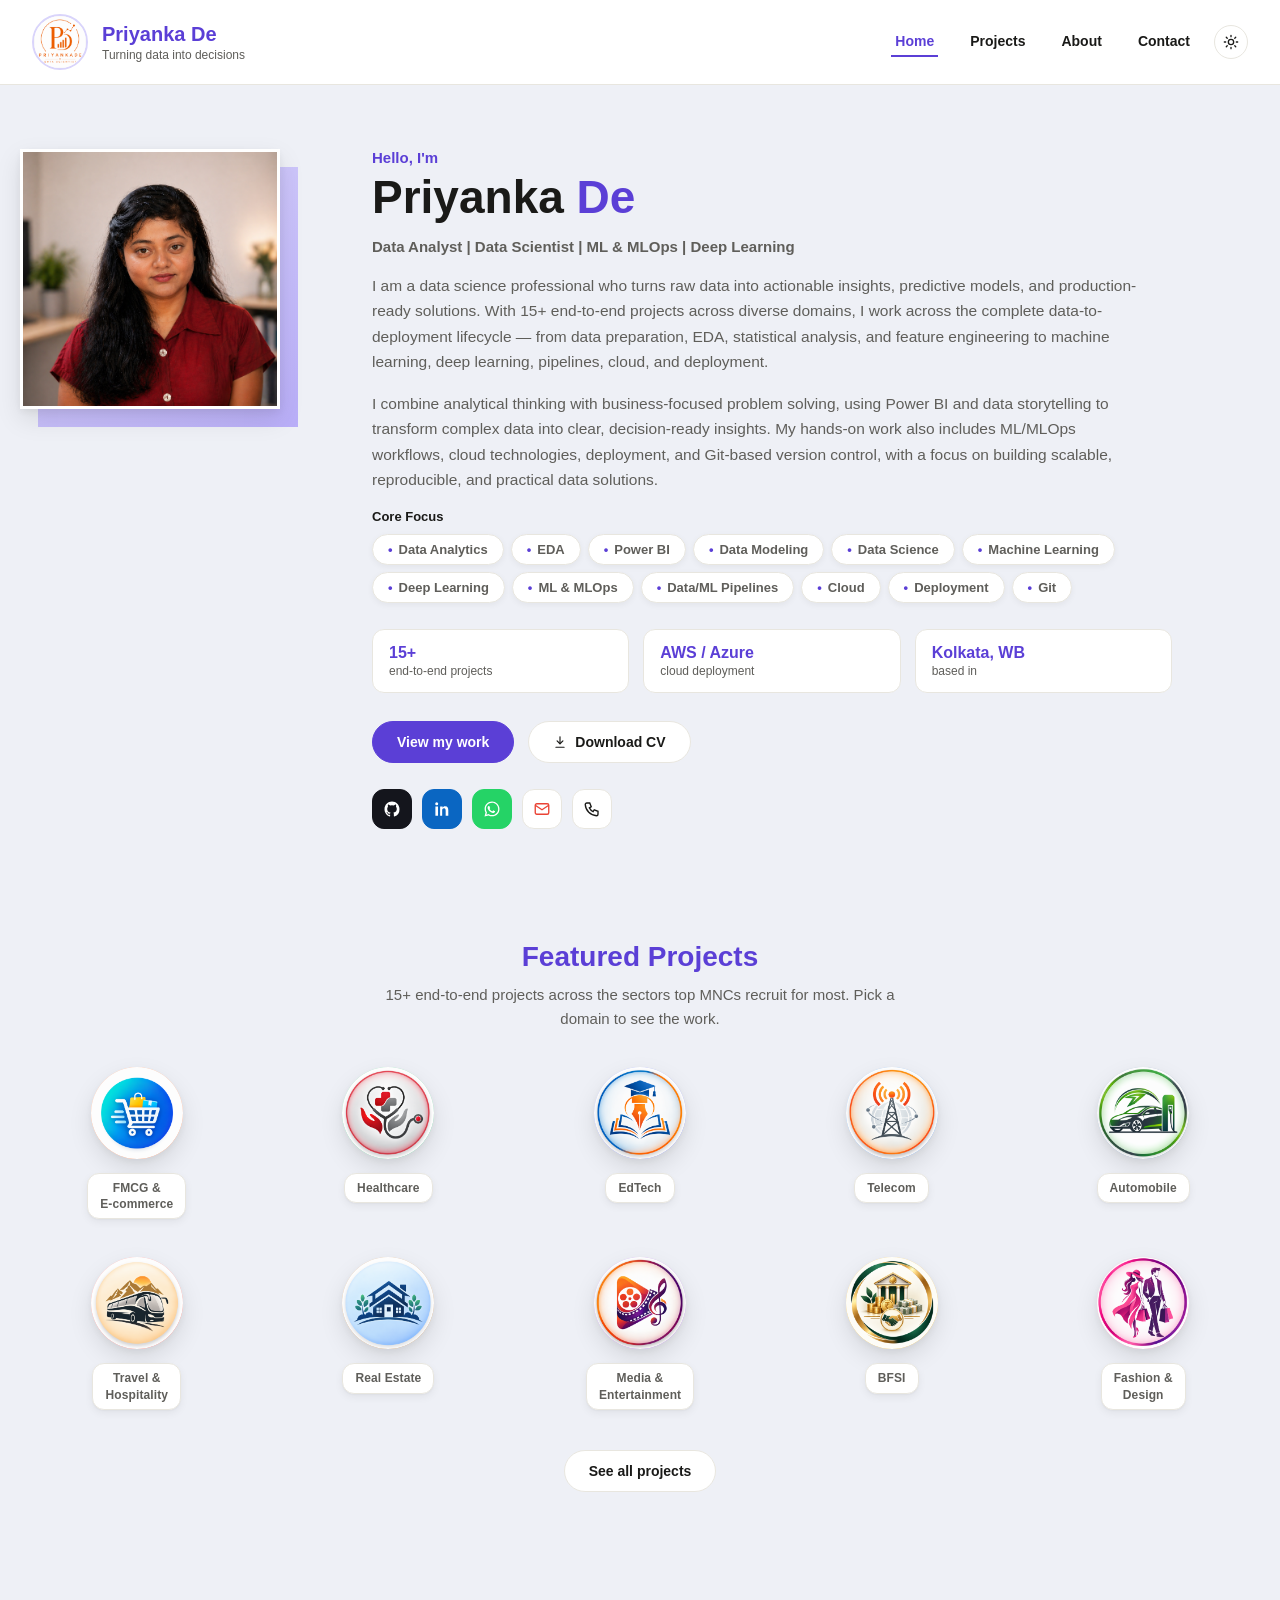
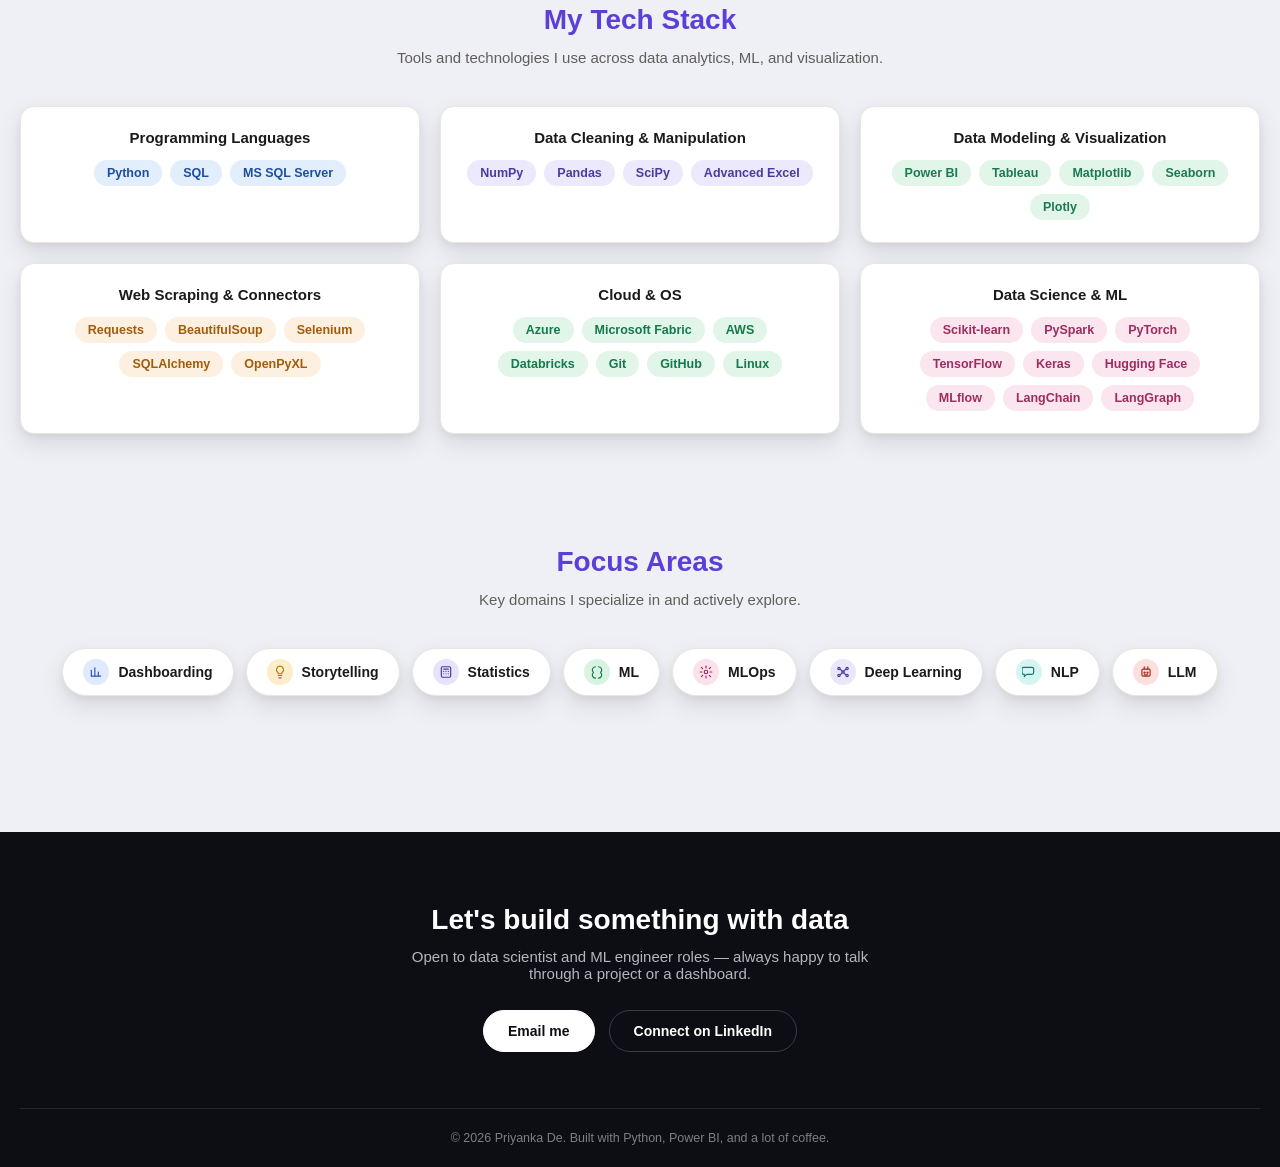
==== commit ae365580: "Update index.html" ====
--- a/index.html
+++ b/index.html
@@ -559,6 +559,7 @@
           <span class="tag">Data Analytics</span>
           <span class="tag">EDA</span>
           <span class="tag">Power BI</span>
+          <span class="tag">Data Modeling</span>
           <span class="tag">Data Science</span>
           <span class="tag">Machine Learning</span>
           <span class="tag">Deep Learning</span>
@@ -602,7 +603,7 @@
     <div class="preview-grid">
 
       <!-- FMCG & E-commerce — bold cart silhouette -->
-      <a href="projects.html?role=all&domain=fmcg" class="domain-btn">
+      <a href="1234.html?role=all&domain=fmcg" class="domain-btn">
         <div class="domain-circle" style="background:linear-gradient(135deg,#ff9d6c,#f2703c);">
           <!-- <!-- To use your own photo/logo, replace the <svg>...</svg> below with: -->
              <img src="images/ecom.png" alt="fmcg"> 
@@ -612,7 +613,7 @@
       </a>
 
       <!-- Healthcare — bold heart with cross -->
-      <a href="projects.html?role=all&domain=healthcare" class="domain-btn">
+      <a href="1234.html?role=all&domain=healthcare" class="domain-btn">
         <div class="domain-circle" style="background:linear-gradient(135deg,#6fd4a0,#2fa871);">
           <!-- <!-- To use your own photo/logo, replace the <svg>...</svg> below with: -->
              <img src="images/health.png" alt="healthcare">
@@ -622,7 +623,7 @@
       </a>
 
       <!-- EdTech — bold graduation cap -->
-      <a href="projects.html?role=all&domain=edtech" class="domain-btn">
+      <a href="1234.html?role=all&domain=edtech" class="domain-btn">
         <div class="domain-circle" style="background:linear-gradient(135deg,#8f9bff,#4a55d1);">
           <!-- <!-- To use your own photo/logo, replace the <svg>...</svg> below with: -->
              <img src="images/ed.png" alt="edtech"> 
@@ -632,7 +633,7 @@
       </a>
 
       <!-- Telecom — bold signal tower -->
-      <a href="projects.html?role=all&domain=telecom" class="domain-btn">
+      <a href="1234.html?role=all&domain=telecom" class="domain-btn">
         <div class="domain-circle" style="background:linear-gradient(135deg,#7fb8f5,#2f6fd1);">
           <!-- <!-- To use your own photo/logo, replace the <svg>...</svg> below with: -->
              <img src="images/tele.png" alt="telecom"> 
@@ -642,7 +643,7 @@
       </a>
 
       <!-- Automobile — bold car silhouette -->
-      <a href="projects.html?role=all&domain=automobile" class="domain-btn">
+      <a href="1234.html?role=all&domain=automobile" class="domain-btn">
         <div class="domain-circle" style="background:linear-gradient(135deg,#8fa7c7,#4c6a99);">
           <!-- <!-- To use your own photo/logo, replace the <svg>...</svg> below with: -->
              <img src="images/car.png" alt="automobile"> 
@@ -652,7 +653,7 @@
       </a>
 
       <!-- Travel & Hospitality — bold tour bus -->
-      <a href="projects.html?role=all&domain=travel" class="domain-btn">
+      <a href="1234.html?role=all&domain=travel" class="domain-btn">
         <div class="domain-circle" style="background:linear-gradient(135deg,#ff8a8a,#e2453f);">
           <!-- <!-- To use your own photo/logo, replace the <svg>...</svg> below with: -->
              <img src="images/tour.png" alt="travel"> 
@@ -662,7 +663,7 @@
       </a>
 
       <!-- Real Estate — bold house silhouette -->
-      <a href="projects.html?role=all&domain=real-estate" class="domain-btn">
+      <a href="1234.html?role=all&domain=real-estate" class="domain-btn">
         <div class="domain-circle" style="background:linear-gradient(135deg,#d4a373,#a9713b);">
           <!-- <!-- To use your own photo/logo, replace the <svg>...</svg> below with: -->
              <img src="images/real.png" alt="realestate">
@@ -672,7 +673,7 @@
       </a>
 
       <!-- Media & Entertainment — bold play/clapper -->
-      <a href="projects.html?role=all&domain=media" class="domain-btn">
+      <a href="1234.html?role=all&domain=media" class="domain-btn">
         <div class="domain-circle" style="background:linear-gradient(135deg,#b984ee,#8a3fd1);">
           <!-- <!-- To use your own photo/logo, replace the <svg>...</svg> below with: -->
              <img src="images/media.png" alt="media">
@@ -682,7 +683,7 @@
       </a>
 
       <!-- BFSI — bold bank silhouette -->
-      <a href="projects.html?role=all&domain=bfsi" class="domain-btn">
+      <a href="1234.html?role=all&domain=bfsi" class="domain-btn">
         <div class="domain-circle" style="background:linear-gradient(135deg,#f3c04c,#d99b12);">
           <!-- <!-- To use your own photo/logo, replace the <svg>...</svg> below with: -->
              <img src="images/bfsi.png" alt="bfsi">
@@ -692,7 +693,7 @@
       </a>
 
       <!-- Fashion & Design — bold hanger/gown silhouette -->
-      <a href="projects.html?role=all&domain=fashion" class="domain-btn">
+      <a href="1234.html?role=all&domain=fashion" class="domain-btn">
         <div class="domain-circle" style="background:linear-gradient(135deg,#f5a3c7,#d6488f);">
           <!-- <!-- To use your own photo/logo, replace the <svg>...</svg> below with: -->
              <img src="images/fashion.png" alt="fashion">
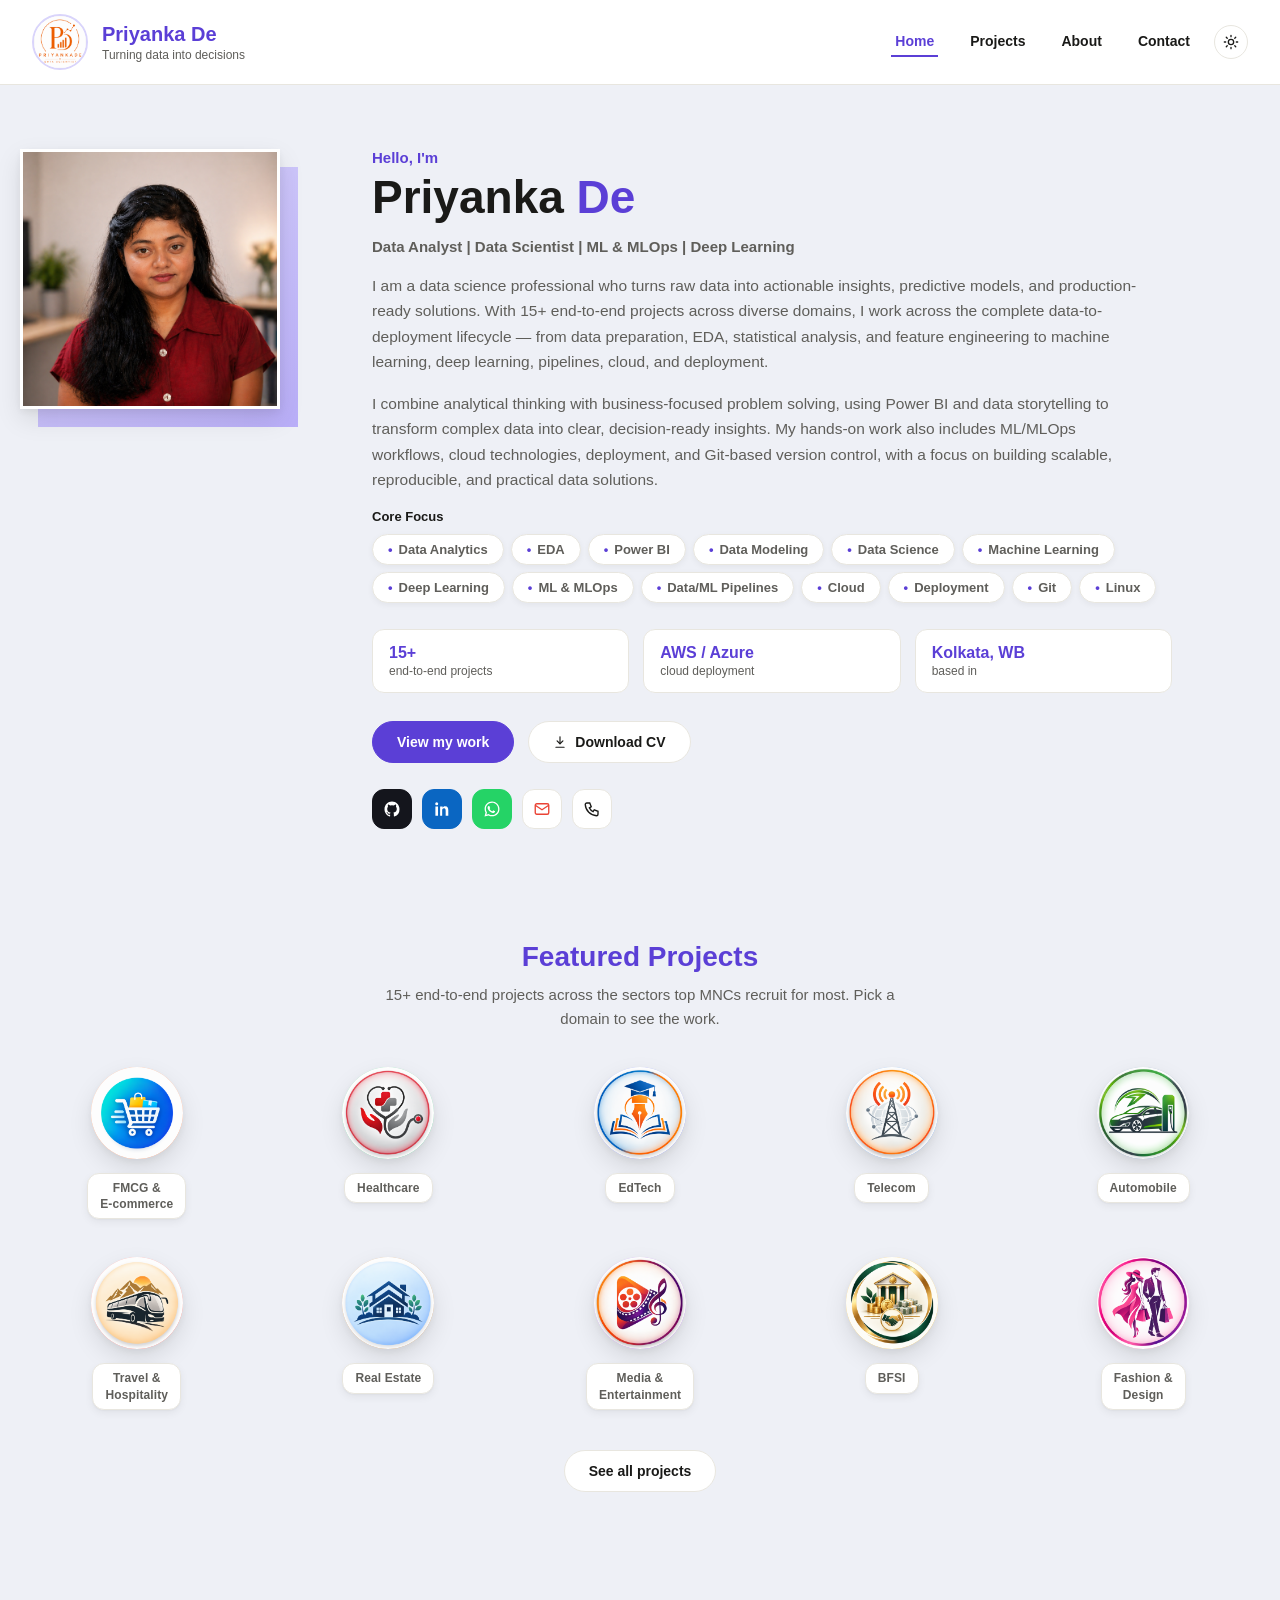
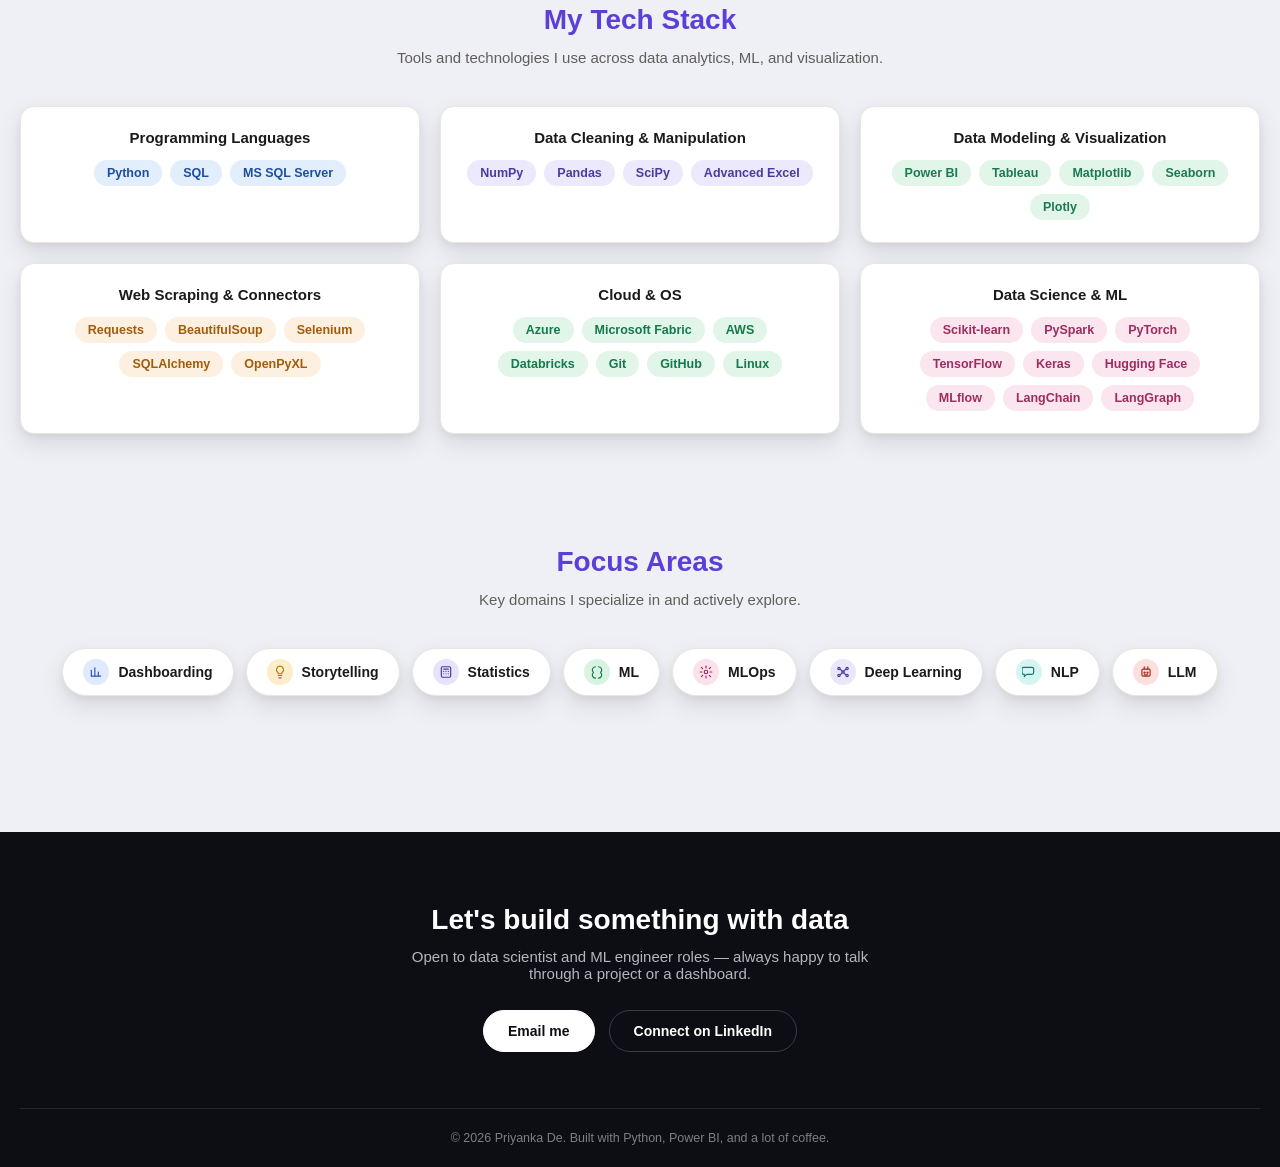
==== commit ba7736d5: "Update index.html" ====
--- a/index.html
+++ b/index.html
@@ -568,6 +568,7 @@
           <span class="tag">Cloud</span>
           <span class="tag">Deployment</span>
           <span class="tag">Git</span>
+          <span class="tag">Linux</span>
         </div>
       </div>
 
@@ -584,10 +585,10 @@
         </a>
       </div>
       <div class="hero-socials">
-        <a href="#" class="icon-btn github" aria-label="GitHub"><svg viewBox="0 0 24 24" fill="currentColor"><path d="M12 2C6.48 2 2 6.58 2 12.19c0 4.49 2.87 8.3 6.84 9.65.5.1.68-.22.68-.49 0-.24-.01-.87-.01-1.71-2.78.62-3.37-1.36-3.37-1.36-.45-1.19-1.11-1.51-1.11-1.51-.91-.64.07-.63.07-.63 1 .07 1.53 1.05 1.53 1.05.89 1.56 2.34 1.11 2.91.85.09-.66.35-1.11.63-1.37-2.22-.26-4.56-1.14-4.56-5.06 0-1.12.39-2.03 1.03-2.75-.1-.26-.45-1.31.1-2.72 0 0 .84-.28 2.75 1.05a9.4 9.4 0 0 1 5 0c1.91-1.33 2.75-1.05 2.75-1.05.55 1.41.2 2.46.1 2.72.64.72 1.03 1.63 1.03 2.75 0 3.93-2.34 4.79-4.57 5.05.36.32.68.94.68 1.9 0 1.37-.01 2.47-.01 2.81 0 .27.18.6.69.49A10.02 10.02 0 0 0 22 12.19C22 6.58 17.52 2 12 2z"></path></svg></a>
-        <a href="#" class="icon-btn linkedin" aria-label="LinkedIn"><svg viewBox="0 0 24 24" fill="currentColor"><path d="M6.94 5a2 2 0 1 1-4 0 2 2 0 0 1 4 0zM3.2 8.5h3.5V21H3.2V8.5zM9.5 8.5h3.36v1.71h.05c.47-.88 1.6-1.8 3.3-1.8 3.53 0 4.18 2.32 4.18 5.35V21h-3.5v-6.5c0-1.55-.03-3.55-2.17-3.55-2.17 0-2.5 1.7-2.5 3.44V21H9.5V8.5z"></path></svg></a>
+        <a href="https://github.com/data98priyanka" class="icon-btn github" aria-label="GitHub"><svg viewBox="0 0 24 24" fill="currentColor"><path d="M12 2C6.48 2 2 6.58 2 12.19c0 4.49 2.87 8.3 6.84 9.65.5.1.68-.22.68-.49 0-.24-.01-.87-.01-1.71-2.78.62-3.37-1.36-3.37-1.36-.45-1.19-1.11-1.51-1.11-1.51-.91-.64.07-.63.07-.63 1 .07 1.53 1.05 1.53 1.05.89 1.56 2.34 1.11 2.91.85.09-.66.35-1.11.63-1.37-2.22-.26-4.56-1.14-4.56-5.06 0-1.12.39-2.03 1.03-2.75-.1-.26-.45-1.31.1-2.72 0 0 .84-.28 2.75 1.05a9.4 9.4 0 0 1 5 0c1.91-1.33 2.75-1.05 2.75-1.05.55 1.41.2 2.46.1 2.72.64.72 1.03 1.63 1.03 2.75 0 3.93-2.34 4.79-4.57 5.05.36.32.68.94.68 1.9 0 1.37-.01 2.47-.01 2.81 0 .27.18.6.69.49A10.02 10.02 0 0 0 22 12.19C22 6.58 17.52 2 12 2z"></path></svg></a>
+        <a href="https://www.linkedin.com/in/priyanka-de-711555289/" class="icon-btn linkedin" aria-label="LinkedIn"><svg viewBox="0 0 24 24" fill="currentColor"><path d="M6.94 5a2 2 0 1 1-4 0 2 2 0 0 1 4 0zM3.2 8.5h3.5V21H3.2V8.5zM9.5 8.5h3.36v1.71h.05c.47-.88 1.6-1.8 3.3-1.8 3.53 0 4.18 2.32 4.18 5.35V21h-3.5v-6.5c0-1.55-.03-3.55-2.17-3.55-2.17 0-2.5 1.7-2.5 3.44V21H9.5V8.5z"></path></svg></a>
         <a href="https://wa.me/917063257272" target="_blank" rel="noopener" class="icon-btn whatsapp" aria-label="Chat on WhatsApp"><svg viewBox="0 0 24 24" fill="currentColor"><path d="M12.04 2C6.58 2 2.13 6.45 2.13 11.91c0 1.75.46 3.39 1.26 4.81L2 22l5.41-1.36a9.86 9.86 0 0 0 4.63 1.15h.01c5.46 0 9.91-4.45 9.91-9.91 0-2.65-1.03-5.14-2.9-7.01A9.85 9.85 0 0 0 12.04 2zm0 1.67c2.19 0 4.24.85 5.79 2.4a8.15 8.15 0 0 1 2.4 5.8c0 4.53-3.68 8.21-8.2 8.21a8.2 8.2 0 0 1-4.17-1.14l-.3-.17-3.02.76.8-2.94-.19-.31a8.17 8.17 0 0 1-1.26-4.37c0-4.53 3.69-8.24 8.15-8.24zm-4.42 4.4c-.16 0-.42.06-.64.31-.22.24-.85.83-.85 2.03 0 1.2.87 2.35.99 2.52.12.16 1.7 2.7 4.2 3.72 2.08.84 2.5.68 2.95.63.45-.04 1.45-.59 1.65-1.16.2-.57.2-1.06.14-1.16-.06-.1-.22-.16-.46-.28-.24-.13-1.45-.71-1.68-.8-.22-.08-.39-.12-.55.13-.16.24-.63.79-.78.96-.14.16-.28.18-.53.06-.24-.12-1.02-.38-1.95-1.2-.72-.64-1.21-1.44-1.35-1.68-.14-.24-.01-.37.11-.49.11-.12.24-.28.36-.42.12-.14.16-.24.24-.4.08-.16.04-.3-.02-.42-.06-.12-.55-1.36-.77-1.85-.19-.46-.4-.42-.55-.43z"></path></svg></a>
-        <a href="mailto:dataexplorer.junior@gmail.com" class="icon-btn email" aria-label="Email"><svg viewBox="0 0 24 24" fill="none" stroke="currentColor" stroke-width="1.8"><rect x="3" y="5" width="18" height="14" rx="2"></rect><path d="M3 7l9 6l9 -6"></path></svg></a>
+        <a href="mailto:pdecloud98@gmail.com" class="icon-btn email" aria-label="Email"><svg viewBox="0 0 24 24" fill="none" stroke="currentColor" stroke-width="1.8"><rect x="3" y="5" width="18" height="14" rx="2"></rect><path d="M3 7l9 6l9 -6"></path></svg></a>
         <a href="tel:+917063257272" class="icon-btn phone" aria-label="Call"><svg viewBox="0 0 24 24" fill="none" stroke="currentColor" stroke-width="1.8"><path d="M5 4h4l2 5l-2.5 1.5a11 11 0 0 0 5 5l1.5 -2.5l5 2v4a2 2 0 0 1 -2 2a16 16 0 0 1 -15 -15a2 2 0 0 1 2 -2"></path></svg></a>
       </div>
     </div>
@@ -607,7 +608,7 @@
         <div class="domain-circle" style="background:linear-gradient(135deg,#ff9d6c,#f2703c);">
           <!-- <!-- To use your own photo/logo, replace the <svg>...</svg> below with: -->
              <img src="images/ecom.png" alt="fmcg"> 
-          <svg viewBox="0 0 24 24" fill="#fff"><path d="M2.5 3.2a1 1 0 0 1 1 -1h1.7a1 1 0 0 1 1 .8l.4 1.9h14.1a1 1 0 0 1 1 1.25l-1.7 6.6a1.6 1.6 0 0 1 -1.55 1.2H8.4a1.6 1.6 0 0 1 -1.55 -1.25L4.9 4.4l-.3 -1.4H3.5a1 1 0 0 1 -1 -1z"></path><circle cx="9" cy="19.3" r="1.6"></circle><circle cx="17" cy="19.3" r="1.6"></circle></svg>
+          <!-- <svg viewBox="0 0 24 24" fill="#fff"><path d="M2.5 3.2a1 1 0 0 1 1 -1h1.7a1 1 0 0 1 1 .8l.4 1.9h14.1a1 1 0 0 1 1 1.25l-1.7 6.6a1.6 1.6 0 0 1 -1.55 1.2H8.4a1.6 1.6 0 0 1 -1.55 -1.25L4.9 4.4l-.3 -1.4H3.5a1 1 0 0 1 -1 -1z"></path><circle cx="9" cy="19.3" r="1.6"></circle><circle cx="17" cy="19.3" r="1.6"></circle></svg> -->
         </div>
         <span class="domain-label">FMCG &amp;<br>E-commerce</span>
       </a>
@@ -705,7 +706,7 @@
     </div>
 
     <div class="see-all-wrap">
-      <a href="projects.html" class="btn ghost">See all projects</a>
+      <a href="1234.html" class="btn ghost">See all projects</a>
     </div>
   </div>
 
@@ -834,8 +835,8 @@
       <h2>Let's build something with data</h2>
       <p>Open to data scientist and ML engineer roles — always happy to talk through a project or a dashboard.</p>
       <div class="cta-actions">
-        <a href="mailto:dataexplorer.junior@gmail.com" class="btn-dark-primary">Email me</a>
-        <a href="#" class="btn-dark-ghost">Connect on LinkedIn</a>
+        <a href="mailto:pdecloud98@gmail.com" class="btn-dark-primary">Email me</a>
+        <a href="https://www.linkedin.com/in/priyanka-de-711555289/" class="btn-dark-ghost">Connect on LinkedIn</a>
       </div>
       <div class="dark-footer-bottom">
         <span>&copy; 2026 Priyanka De. Built with Python, Power BI, and a lot of coffee.</span>
